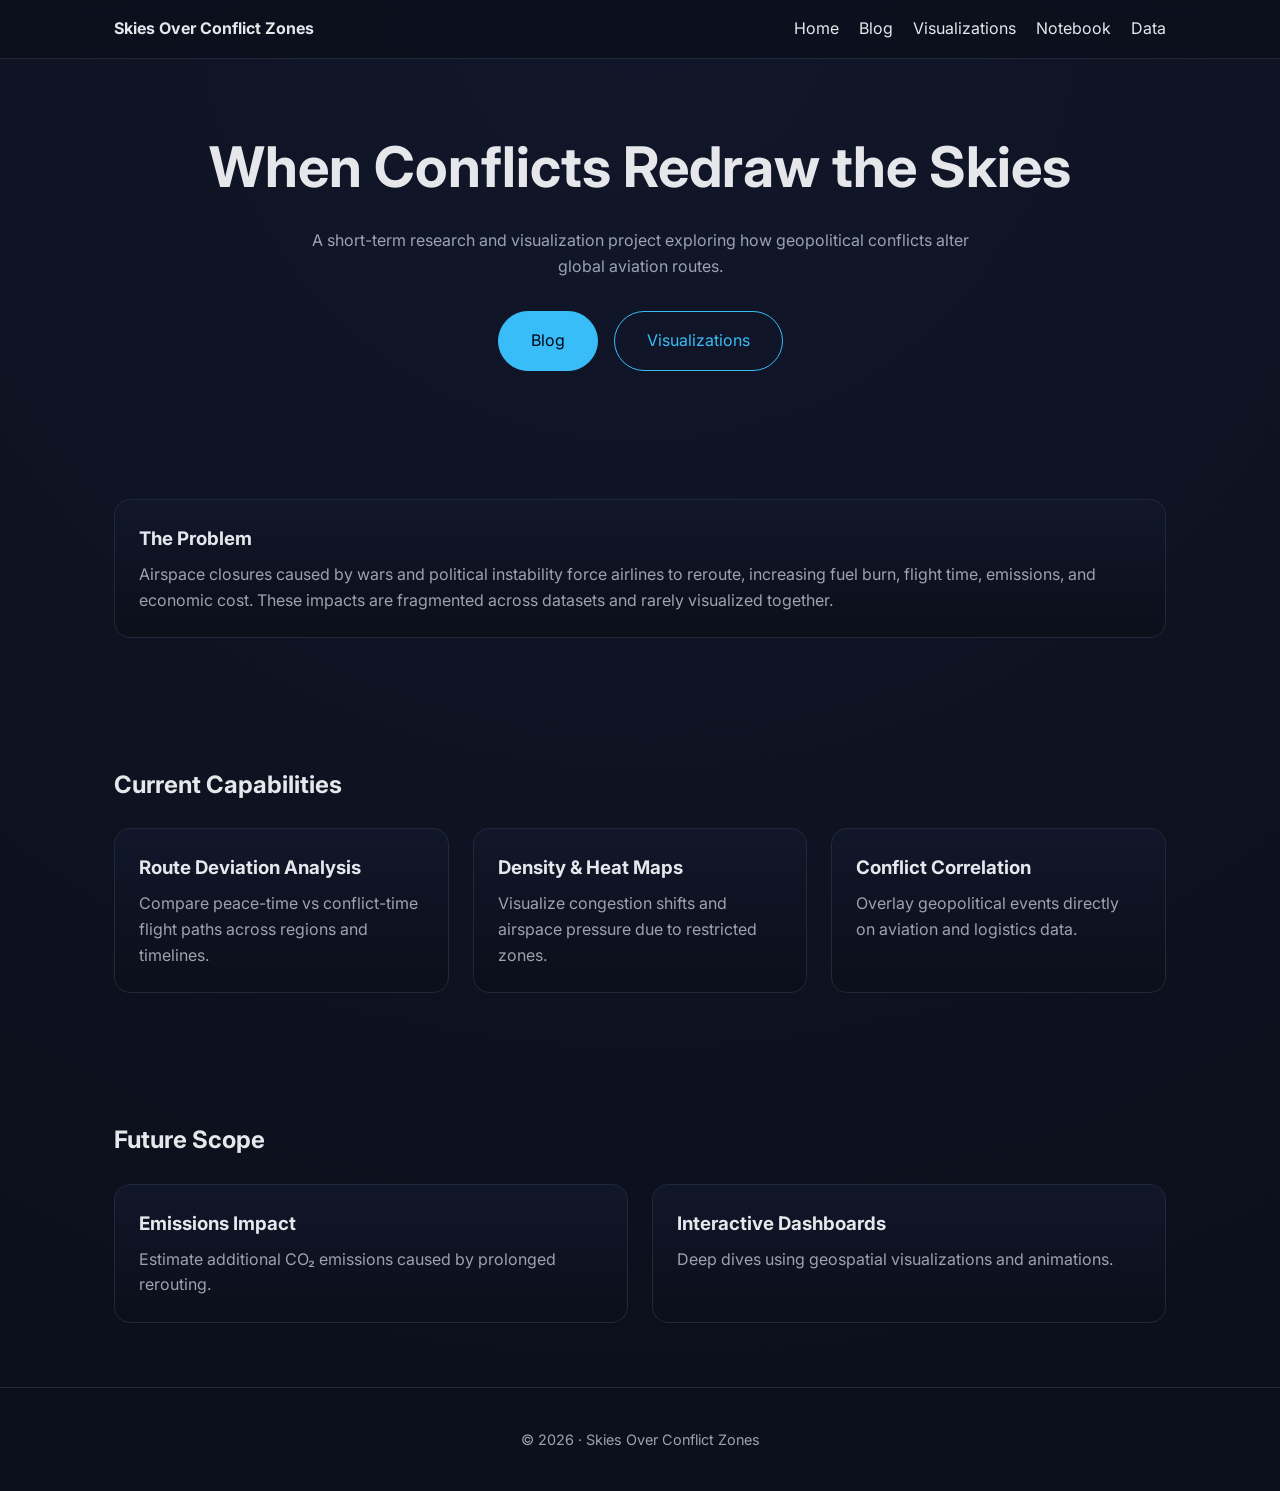
==== index.html @ dfb8a6fe "Initial commit" ====
<!DOCTYPE html>
<html lang="en">
<head>
  <meta charset="UTF-8" />
  <meta name="viewport" content="width=device-width, initial-scale=1.0" />
  <title>Skies Over Conflict Zones</title>
  <meta name="description" content="Visualizing how geopolitical conflicts reshape global aviation, trade routes, and mobility." />

  <!-- Fonts -->
  <link href="https://fonts.googleapis.com/css2?family=Inter:wght@300;400;600;700&display=swap" rel="stylesheet">
</head>
<body>
<!-- Stylesheet -->
 <link rel="stylesheet" href="assets/css/style.css">

  <!-- Navigation -->
  <nav class="nav">
    <div class="nav-inner">
      <strong>Skies Over Conflict Zones</strong>
      <div>
        <a href="index.html">Home</a>
        <a href="blogpost.html">Blog</a>
        <a href="visualizations.html">Visualizations</a>
        <a href="notebook.html">Notebook</a>
        <a href="data.html">Data</a>
      </div>
    </div>
  </nav>

  <!-- Hero -->
  <header>
    <h1>When Conflicts Redraw the Skies</h1>
    <p>
      A short-term research and visualization project exploring how geopolitical conflicts alter
      global aviation routes. 
    </p>
    <div class="cta">
      <a class="btn primary" href="blogpost.html">Blog</a>
      <a class="btn" href="visualizations.html">Visualizations</a>
    </div>
  </header>

  <!-- About -->
  <section id="about">
    <div class="grid grid-2" style="display: flex; justify-content: center;">
      <div class="card" >
        <h3>The Problem</h3>
        <p>
          Airspace closures caused by wars and political instability force airlines to reroute,
          increasing fuel burn, flight time, emissions, and economic cost. These impacts are
          fragmented across datasets and rarely visualized together.
        </p>
      </div>
    </div>
  </section>

  <!-- Features -->
  <section id="features">
    <h2>Current Capabilities</h2>
    <div class="grid grid-3" style="margin-top:1.5rem">
      <div class="card">
        <h3>Route Deviation Analysis</h3>
        <p>Compare peace-time vs conflict-time flight paths across regions and timelines.</p>
      </div>
      <div class="card">
        <h3>Density & Heat Maps</h3>
        <p>Visualize congestion shifts and airspace pressure due to restricted zones.</p>
      </div>
      <div class="card">
        <h3>Conflict Correlation</h3>
        <p>Overlay geopolitical events directly on aviation and logistics data.</p>
      </div>
    </div>
  </section>

  <!-- Roadmap -->
  <section id="roadmap">
    <h2>Future Scope</h2>
    <div class="grid grid-2" style="margin-top:1.5rem">
      <div class="card">
        <h3>Emissions Impact</h3>
        <p>Estimate additional CO₂ emissions caused by prolonged rerouting.</p>
      </div>
      <div class="card">
        <h3>Interactive Dashboards</h3>
        <p>Deep dives using geospatial visualizations and animations.</p>
      </div>
    </div>
  </section>

  <footer>
    © 2026 · Skies Over Conflict Zones<br />
  </footer>

</body>
</html>
---- assets/css/style.css ----
:root {
      --bg: #0b0f1a;
      --panel: #11162a;
      --text: #e5e7eb;
      --muted: #9ca3af;
      --accent: #38bdf8;
    }

    * { box-sizing: border-box; margin: 0; padding: 0; }

    body {
      font-family: 'Inter', system-ui, sans-serif;
      background: radial-gradient(circle at top, #11162a, var(--bg));
      color: var(--text);
      line-height: 1.6;
    }

    a { color: var(--accent); text-decoration: none; }

    header {
      padding: 4rem 1.5rem;
      max-width: 1100px;
      margin: auto;
      text-align: center;
    }

    header h1 {
      font-size: clamp(2.2rem, 5vw, 3.5rem);
      font-weight: 700;
      margin-bottom: 1rem;
    }

    header p {
      color: var(--muted);
      max-width: 700px;
      margin: auto;
    }

    .cta {
      margin-top: 2rem;
      display: flex;
      gap: 1rem;
      justify-content: center;
      flex-wrap: wrap;
    }

    .btn {
      padding: 1rem 2rem;
      border-radius: 999px;
      border: 1px solid var(--accent);
      background: transparent;
      color: var(--accent);
      cursor: pointer;
      transition: all 0.2s ease;
    }

    .btn.primary {
      background: var(--accent);
      color: #020617;
    }

    .btn:hover { transform: translateY(-2px); }

    section {
      max-width: 1100px;
      margin: auto;
      padding: 4rem 1.5rem;
    }

    .grid {
      display: grid;
      gap: 1.5rem;
    }

    @media (min-width: 768px) {
      .grid-2 { grid-template-columns: repeat(2, 1fr); }
      .grid-3 { grid-template-columns: repeat(3, 1fr); }
    }

    .card {
      background: linear-gradient(180deg, #11162a, #0b0f1a);
      border: 1px solid #1f2937;
      border-radius: 1rem;
      padding: 1.5rem;
    }

    .card h3 {
      margin-bottom: 0.5rem;
    }

    .card p { color: var(--muted); }

    footer {
      border-top: 1px solid #1f2937;
      text-align: center;
      padding: 2.5rem 1.5rem;
      color: var(--muted);
      font-size: 0.9rem;
    }

    .nav {
      position: sticky;
      top: 0;
      backdrop-filter: blur(10px);
      background: rgba(11, 15, 26, 0.7);
      border-bottom: 1px solid #1f2937;
    }

    .nav-inner {
      max-width: 1100px;
      margin: auto;
      padding: 1rem 1.5rem;
      display: flex;
      justify-content: space-between;
      align-items: center;
    }

    .nav a { color: var(--text); margin-left: 1rem; }
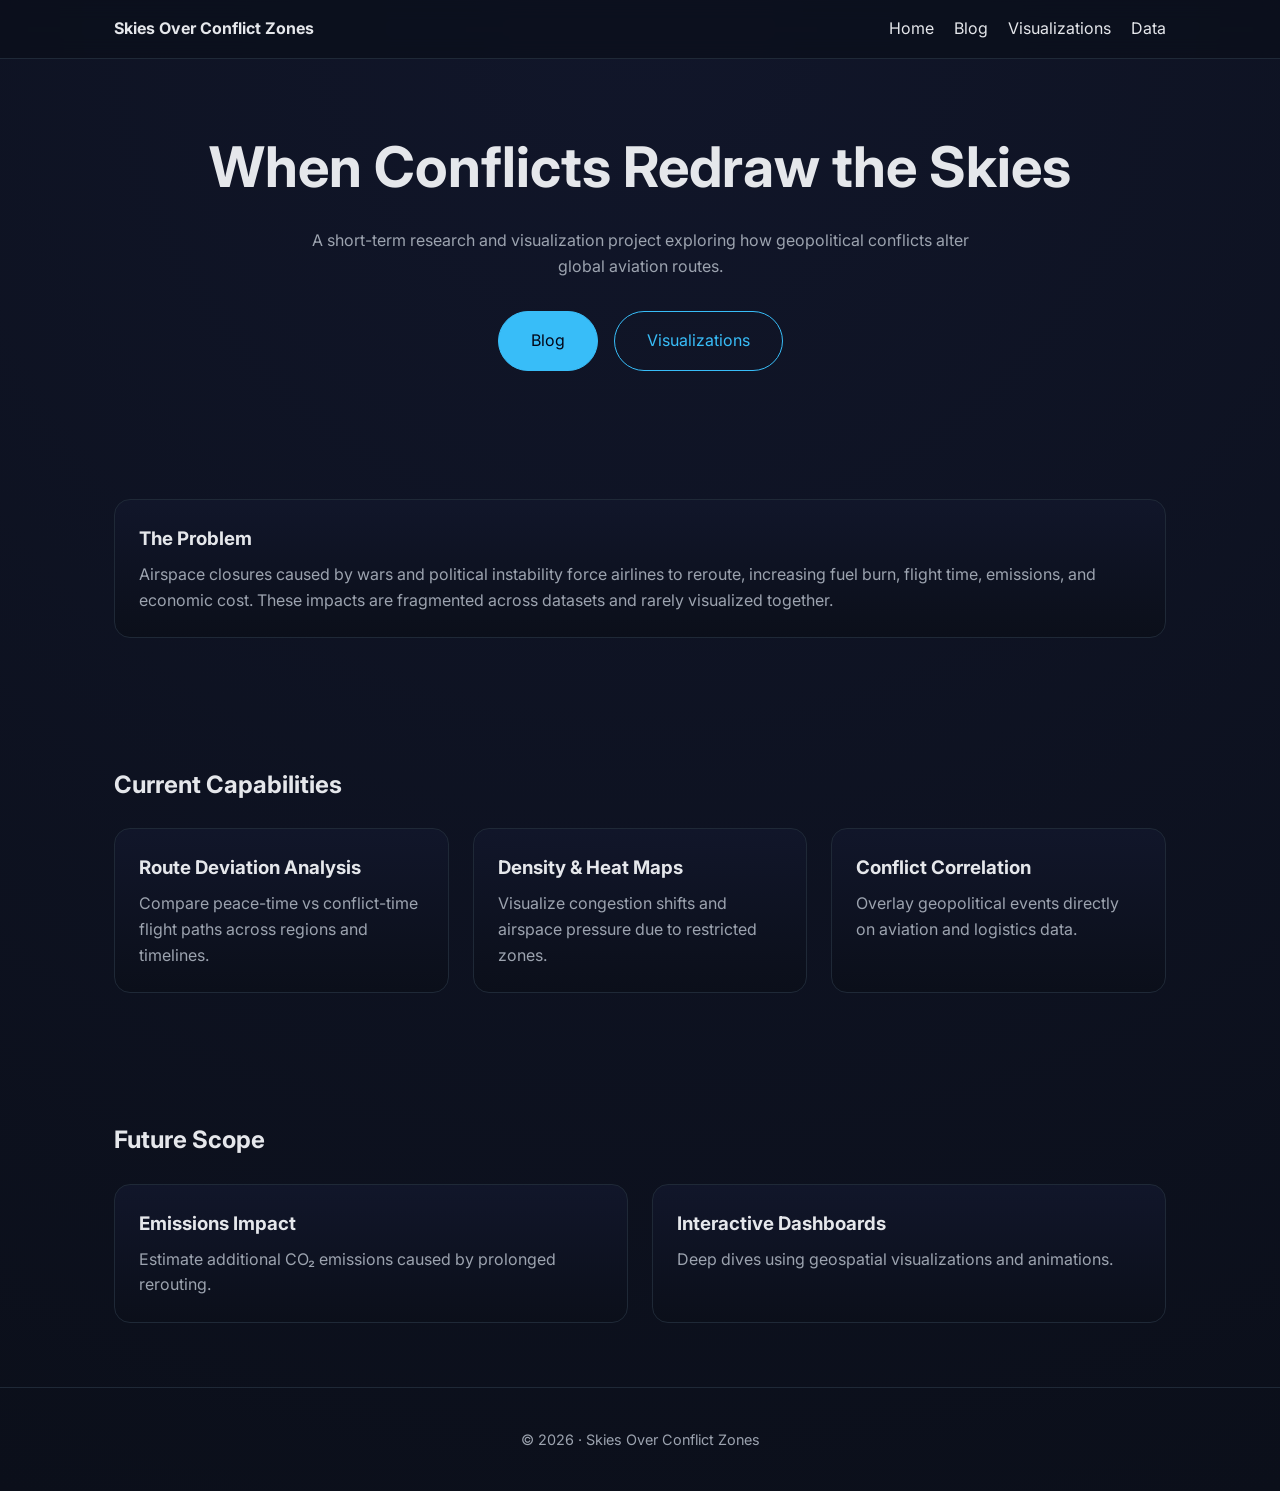
==== commit 070b2bf6: "Removed notebook link" ====
--- a/index.html
+++ b/index.html
@@ -21,7 +21,6 @@
         <a href="index.html">Home</a>
         <a href="blogpost.html">Blog</a>
         <a href="visualizations.html">Visualizations</a>
-        <a href="notebook.html">Notebook</a>
         <a href="data.html">Data</a>
       </div>
     </div>
